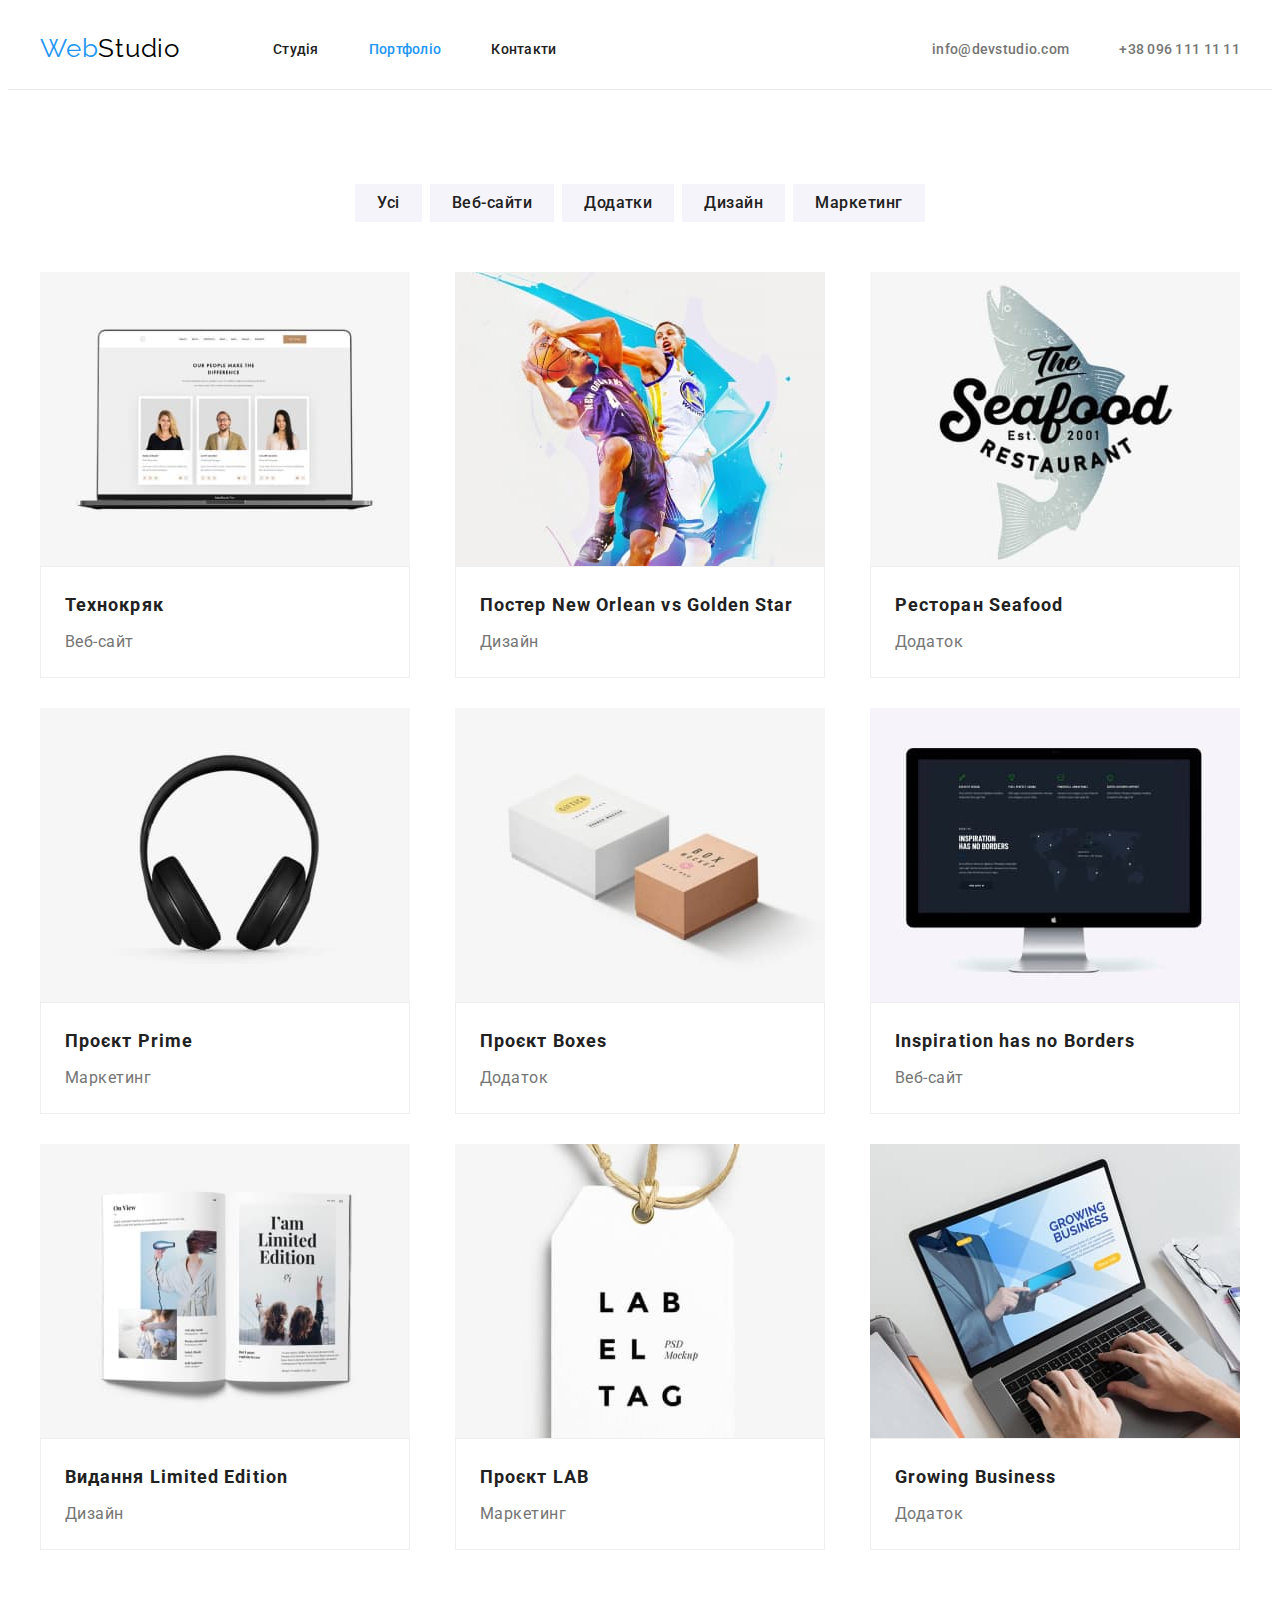
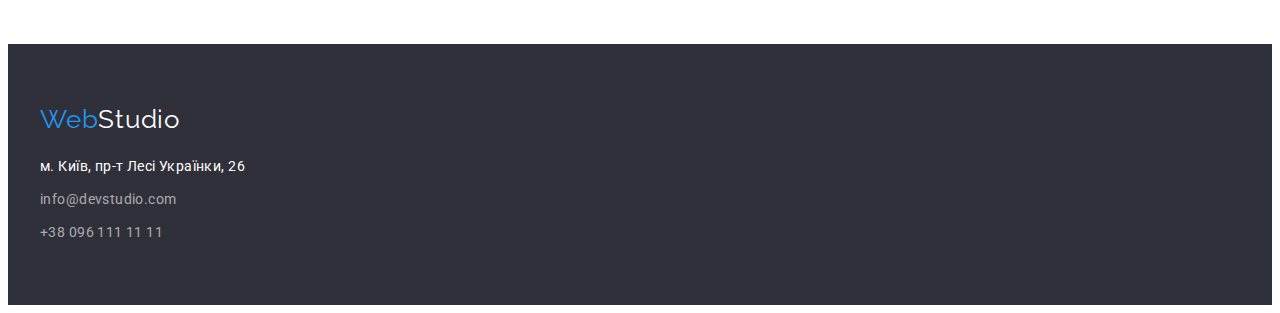
==== portfolio.html @ fac03e5c "Initial commit" ====
<!DOCTYPE html>
<html lang="uk">
  <head>
    <meta charset="UTF-8" />
    <meta http-equiv="X-UA-Compatible" content="IE=edge" />
    <meta name="viewport" content="width=device-width, initial-scale=1.0" />
    <title>Портфоліо</title>
    <link
      rel="stylesheet"
      href="https://cdnjs.cloudflare.com/ajax/libs/modern-normalize/1.1.0/modern-normalize.min.css"
      integrity="sha512-wpPYUAdjBVSE4KJnH1VR1HeZfpl1ub8YT/NKx4PuQ5NmX2tKuGu6U/JRp5y+Y8XG2tV+wKQpNHVUX03MfMFn9Q=="
      crossorigin="anonymous"
      referrerpolicy="no-referrer"
    />
    <link rel="stylesheet" href="./css/style.css" />
    <link rel="preconnect" href="https://fonts.googleapis.com" />
    <link rel="preconnect" href="https://fonts.gstatic.com" crossorigin />
    <link
      href="https://fonts.googleapis.com/css2?family=Raleway:wght@700&family=Roboto:wght@400;500;700;900&display=swap"
      rel="stylesheet"
    />
  </head>

  <body>
    <header>
      <div class="container container-header">
        <a class="logo-header" href="">Web<span class="header-studio">Studio</span></a>
        <nav>
          <ul class="list">
            <li><a href="./index.html" class="link" target="_self">Студія</a></li>
            <li><a href="" class="link current">Портфоліо</a></li>
            <li><a href="" class="link">Контакти</a></li>
          </ul>
        </nav>

        <ul class="header-adress">
          <li><a href="mailto:info@devstudio.com" class="header-mail">info@devstudio.com</a></li>
          <li><a href="tel:+380961111111" class="header-phone">+38 096 111 11 11</a></li>
        </ul>
      </div>
    </header>
    <main>
      <section class="section">
        <div class="container">
          <ul class="main-list-btn">
            <li class="main-link-btn"><button class="button" type="button">Усі</button></li>
            <li class="main-link-btn"><button class="button" type="button">Веб-сайти</button></li>
            <li class="main-link-btn"><button class="button" type="button">Додатки</button></li>
            <li class="main-link-btn"><button class="button" type="button">Дизайн</button></li>
            <li class="main-link-btn"><button class="button" type="button">Маркетинг</button></li>
          </ul>
          <ul class="main-list">
            <li class="main-link">
              <img src="./images/people.jpg" alt="Розробники" width="370" height="294" />
              <div class="main-link-title">
                <h3 class="main-link-lead">Технокряк</h3>
                <p class="main-link-text">Веб-сайт</p>
              </div>
            </li>
            <li class="main-link">
              <img src="./images/basketball.jpg" alt="Баскетболісти" width="370" height="294" />
              <div class="main-link-title">
                <h3 class="main-link-lead">Постер New Orlean vs Golden Star</h3>
                <p class="main-link-text">Дизайн</p>
              </div>
            </li>
            <li class="main-link">
              <img
                src="./images/restaurant.jpg"
                alt="Ресторан морепродуктів"
                width="370"
                height="294"
              />
              <div class="main-link-title">
                <h3 class="main-link-lead">Ресторан Seafood</h3>
                <p class="main-link-text">Додаток</p>
              </div>
            </li>
            <li class="main-link">
              <img src="./images/headphones.jpg" alt="Навушники" width="370" height="294" />
              <div class="main-link-title">
                <h3 class="main-link-lead">Проєкт Prime</h3>
                <p class="main-link-text">Маркетинг</p>
              </div>
            </li>
            <li class="main-link">
              <img src="./images/boxes.jpg" alt="Дві коробочки" width="370" height="294" />
              <div class="main-link-title">
                <h3 class="main-link-lead">Проєкт Boxes</h3>
                <p class="main-link-text">Додаток</p>
              </div>
            </li>
            <li class="main-link">
              <img src="./images/monitor.jpg" alt="Монітор" width="370" height="294" />
              <div class="main-link-title">
                <h3 class="main-link-lead">Inspiration has no Borders</h3>
                <p class="main-link-text">Веб-сайт</p>
              </div>
            </li>
            <li class="main-link">
              <img src="./images/journal.jpg" alt="Журнал" width="370" height="294" />
              <div class="main-link-title">
                <h3 class="main-link-lead">Видання Limited Edition</h3>
                <p class="main-link-text">Дизайн</p>
              </div>
            </li>
            <li class="main-link">
              <img src="./images/leibl.jpg" alt="Бірка" width="370" height="294" />
              <div class="main-link-title">
                <h3 class="main-link-lead">Проєкт LAB</h3>
                <p class="main-link-text">Маркетинг</p>
              </div>
            </li>
            <li class="main-link">
              <img src="./images/notebook.jpg" alt="Ноутбук" width="370" height="294" />
              <div class="main-link-title">
                <h3 class="main-link-lead">Growing Business</h3>
                <p class="main-link-text">Додаток</p>
              </div>
            </li>
          </ul>
        </div>
      </section>
    </main>
    <footer class="footer">
      <div class="container">
        <a class="logo-footer" href="">Web<span class="footer-studio">Studio</span></a>
        <address>
          <ul class="footer-adress">
            <li class="footer-adress-list">
              <a
                href="https://goo.gl/maps/3ANPrS1P89TsDABWA"
                class="map"
                target="_blank"
                rel="noopener noreferrer nofollow"
                >м. Київ, пр-т Лесі Українки, 26</a
              >
            </li>
            <li class="footer-adress-list">
              <a href="mailto:info@devstudio.com" class="footer-mail">info@devstudio.com</a>
            </li>
            <li class="footer-adress-list">
              <a href="tel:+380961111111" class="footer-phone">+38 096 111 11 11</a>
            </li>
          </ul>
        </address>
      </div>
    </footer>
  </body>
</html>
---- css/style.css ----
:root {
  --primery-color: #212121;
  --accent-color: #2196f3;
  --second-color: #757575;
  --backround-color: #f5f5f5;
  --logo-web-color: #000000;
  --background-btn: #f5f4fa;
  --text-btn-accent: #ffffff;
  --footer-adress-text: rgba(255, 255, 255, 0.6);
  --footer-backround-color: #2f303a;
}

/* ----------------------------body portfolio studio---------------------------------- */
body {
  font-family: 'Roboto', 'Raleway', sans-serif;
  color: var(--primery-color);
  /* width: 1600px;
  height: 1880px;
  background: #ffffff; */
}

p,
h1,
h2,
h3,
h4,
h5,
h6 {
  margin: 0px;
}

img {
  display: block;
  max-width: 100%;
  height: auto;
}

ul {
  margin: 0;
  padding-left: 0;
}

.button {
  cursor: pointer;
}

.section {
  padding: 94px 0px;
}

.container {
  width: 1200px;
  padding: 0px 15px;
  margin: 0px auto;
  /* border: 2px solid tomato; */
}

/*---------------------------- Header portfolio studio----------------------------- */
.container.container-header {
  /* border-bottom: 1px solid #ececec; */
}
header {
  border-bottom: 1px solid #ececec;
}
header .container {
  display: flex;
  align-items: center;
}
/* ---логотип--- */
.logo-header {
  padding: 25px 0;
  display: block;
}

.header-studio {
  color: var(--logo-web-color);
}

.logo-header {
  font-family: 'Raleway';
  font-size: 26px;
  line-height: 1.19;
  text-decoration: none;
  letter-spacing: 0.03em;
  color: var(--accent-color);
  margin-right: 93px;
}

/* ---сторінки сайту портфоліо--- */

.list {
  padding: 0;
  display: block;
  list-style-type: none;
  display: flex;
}

.link {
  padding: 32px 0;
  font-weight: 500;
  font-size: 14px;
  line-height: 1.14;
  letter-spacing: 0.02em;
  text-decoration: none;
  color: var(--primery-color);
}

.link:hover,
.link:focus {
  color: var(--accent-color);
}

.list .link.current {
  color: var(--accent-color);
}

/* ---контакти шапки--- */
.header-adress {
  /* padding: 32px 0; */
  list-style-type: none;
  display: flex;
  margin-left: auto;
}
.header-mail {
  margin-right: 50px;
}
.list > li:not(:last-child) {
  margin-right: 50px;
}
.header-mail,
.header-phone {
  padding: 32px 0;
  font-weight: 500;
  font-size: 14px;
  line-height: 1.14;
  letter-spacing: 0.02em;
  color: var(--second-color);
  text-decoration: none;
}

.header-phone:focus,
.header-phone:hover,
.header-mail:focus,
.header-mail:hover {
  color: var(--accent-color);
}

/*----------------------------- Main portfolio studio----------------------- */

/*---кнопки фільтра портфоліо--- */
.main-list-btn {
  margin-bottom: 50px;
  display: flex;
  justify-content: center;
}
.main-list-btn > li:nth-child(n + 2) {
  margin-left: 8px;
}

.button {
  font-family: inherit;
  /* font-style: normal; */
  font-weight: 500;
  font-size: 16px;
  line-height: 1.63;
  text-align: center;
  letter-spacing: 0.03em;
  background: var(--background-btn);
  color: var(--primery-color);
  border: none;
  padding: 6px 22px;
}

.button:hover,
.button:focus {
  color: var(--text-btn-accent);
  background: var(--accent-color);
  cursor: pointer;
  border-radius: 4px;
}

.main-link-btn {
  list-style-type: none;
}
/* Секція ефективні рішення стуія */
.solution {
  background-color: var(--footer-backround-color);
  padding: 200px 0;
}

.solution-text {
  font-weight: 900;
  font-size: 44px;
  line-height: 1.36;
  text-align: center;
  letter-spacing: 0.06em;
  text-transform: uppercase;
  color: var(--text-btn-accent);
  width: 696px;
  margin: 0 auto 30px;
}

/* ----кнопка студія----- */
.button-studio {
  display: block;
  font-family: inherit;
  font-weight: 700;
  font-size: 16px;
  line-height: 1.88;
  /* display: flex;
  align-items: center;
  text-align: center; */
  letter-spacing: 0.06em;
  color: #ffffff;
  background: #2196f3;
  margin: 0 auto;
  padding: 10px 32px;
  border: none;
}

.button-studio:hover,
.button-studio:focus {
  color: var(--accent-color);
  background: var(--text-btn-accent);
  cursor: pointer;
  border-radius: 4px;
}

/*---фото и текст портфоліо--- */
.main-list {
  list-style-type: none;
  display: flex;
  flex-wrap: wrap;
  justify-content: space-between;
  flex-basis: calc((100%-60px) / 3);
  row-gap: 30px;

  /* align-content: stretch; */
}
/* .main-list > li:nth-child(3n + 1) {
  margin-left: 0px;
} */
.main-link-title {
  /* margin: 20px 24px; */
  padding: 20px 24px;
  border: 1px solid #eeeeee;
}

.main-link.img {
  margin-right: 0;
}

/* .main-link{display: block;} */
.main-link-lead {
  font-weight: 700;
  font-size: 18px;
  line-height: 2;
  letter-spacing: 0.06em;
  margin-bottom: 4px;
}

.main-link-text {
  font-size: 16px;
  line-height: 1.88;
  letter-spacing: 0.03em;
  color: var(--second-color);
}

/* -------Студія------ */

/* ---переваги студія--- */
.benefits {
  list-style-type: none;
  display: flex;
}
.benefits > li:not(:first-child) {
  margin-left: 30px;
}
.benefits-text {
  font-weight: 700;
  font-size: 14px;
  line-height: 1.14;
  letter-spacing: 0.03em;
  margin-bottom: 10px;
}

.benefits-subtext {
  font-size: 14px;
  line-height: 1.71;
  letter-spacing: 0.03em;
  color: var(--second-color);
  max-width: 270px;
}

/* ----about studio--- */
.section.about {
  padding-top: 0;
}
.text-section {
  font-weight: 700;
  font-size: 36px;
  line-height: 1.17;
  letter-spacing: 0.03em;
  margin-bottom: 50px;
  text-align: center;
}

.about-pictures {
  list-style-type: none;
  display: flex;
}
.about-pictures > li:not(:first-child) {
  margin-left: 30px;
}
/* -----team studio-------- */
.text-section {
  margin-bottom: 50px;
}
.team {
  background-color: var(--background-btn);
}

.team-foto {
  list-style-type: none;
  display: flex;
}
.team-foto > li:not(:first-child) {
  margin-left: 30px;
}

.hero-name-position {
  padding-top: 30px;
  padding-bottom: 30px;
  background-color: var(--text-btn-accent);
}
.hero-name {
  font-weight: 500;
  font-size: 16px;
  line-height: 1.19;
  letter-spacing: 0.03em;
  /* margin-top: 30px; */
  margin-bottom: 10px;
  text-align: center;
}

.hero-position {
  font-size: 16px;
  line-height: 1.19;
  letter-spacing: 0.03em;
  color: var(--second-color);
  /* margin-bottom: 30px; */
  text-align: center;
}

/*------------------------- Footer portfolio studio-------------------------*/
.footer-studio {
  color: var(--text-btn-accent);
}
.logo-footer {
  /* padding: 25px 0; */
  display: block;
  font-family: 'Raleway';
  font-size: 26px;
  line-height: 1.19;
  text-decoration: none;
  letter-spacing: 0.03em;
  color: var(--accent-color);
  /* margin-right: 93px; */
  /* padding-top: 60px; */
}

footer {
  /* width: 1600px;
  height: 252px; */
  background: var(--footer-backround-color);
  margin: 0 auto;
  padding: 60px 0;
}

.footer-adress {
  list-style-type: none;
  margin-top: 20px;
}

.footer-adress-list:not(:last-child) {
  margin-bottom: 9px;
}

.footer-adress a {
  text-decoration: none;
  font-style: normal;
  font-size: 14px;
  line-height: 1.7;
  letter-spacing: 0.03em;
  color: var(--footer-adress-text);
}

.footer-adress .map {
  color: var(--text-btn-accent);
}

.map:hover,
.map:focus,
.footer-mail:hover,
.footer-mail:focus,
.footer-phone:hover,
.footer-phone:focus {
  color: var(--accent-color);
}
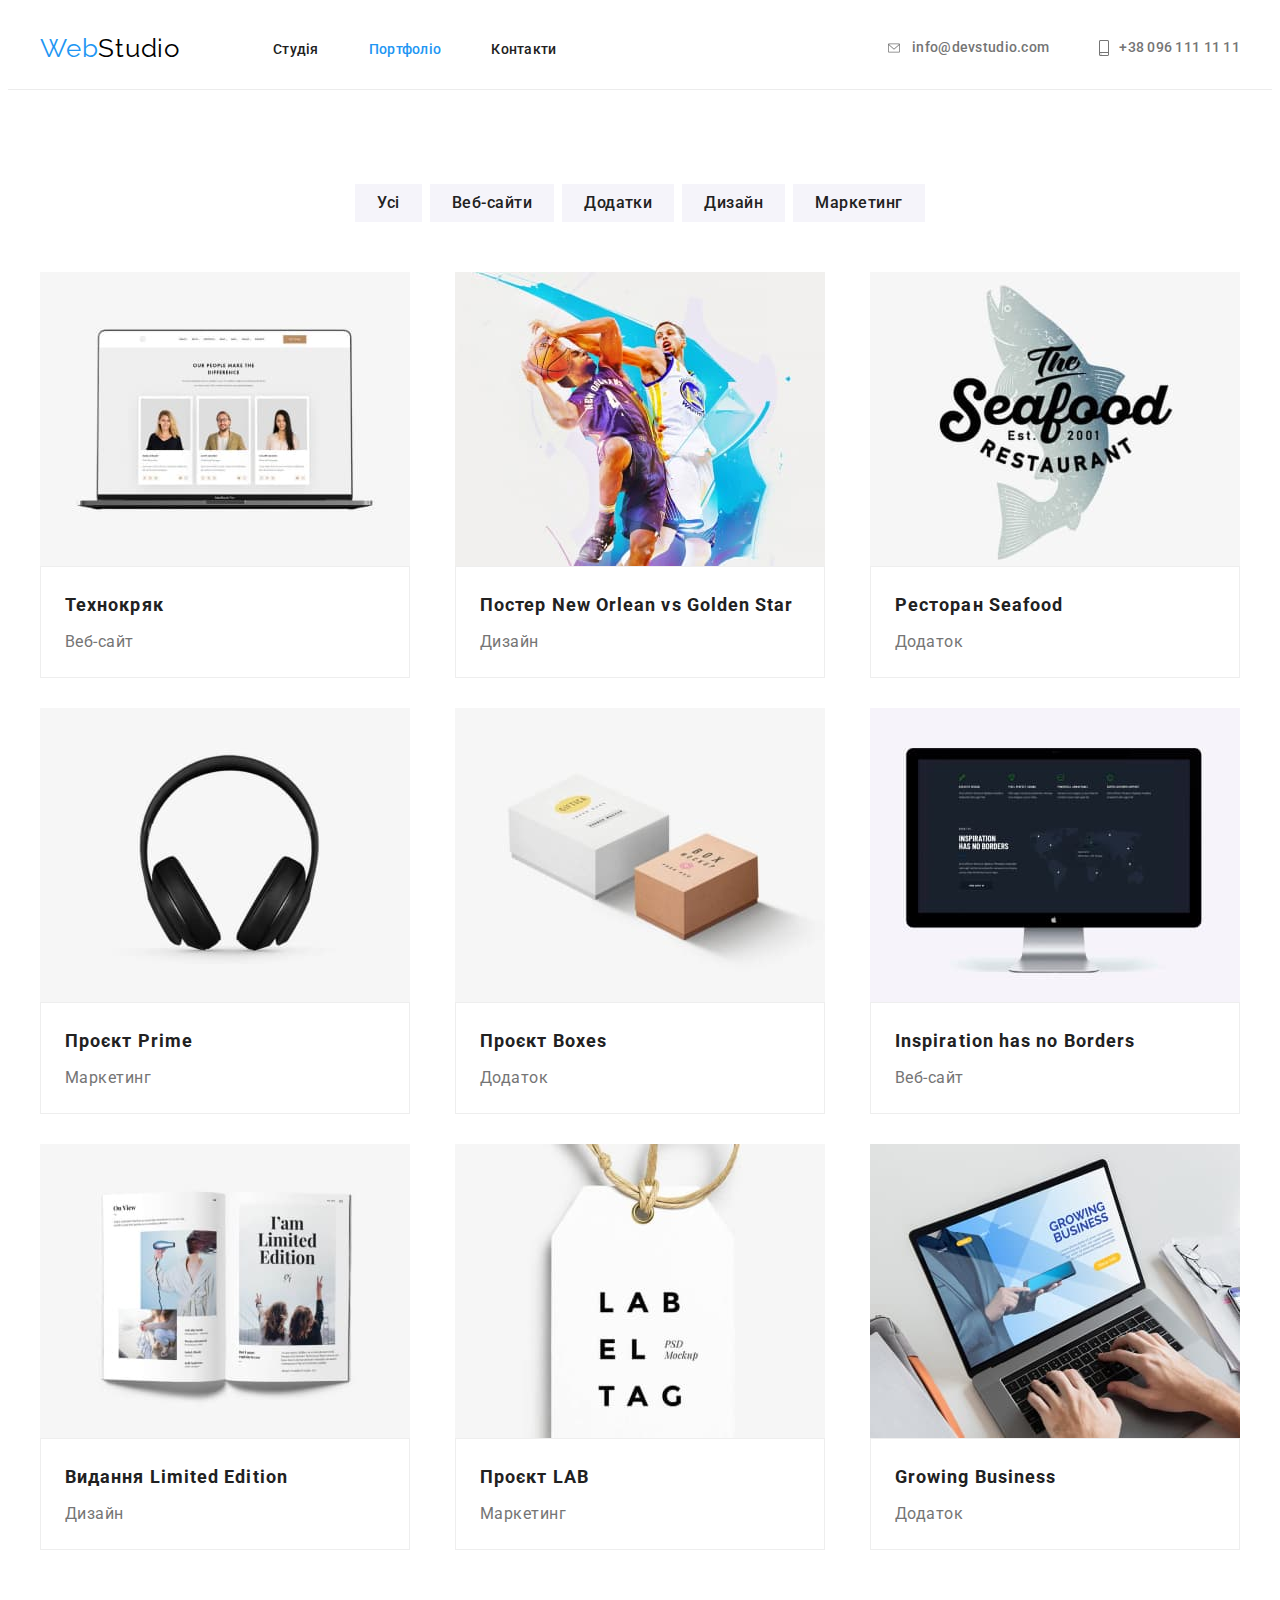
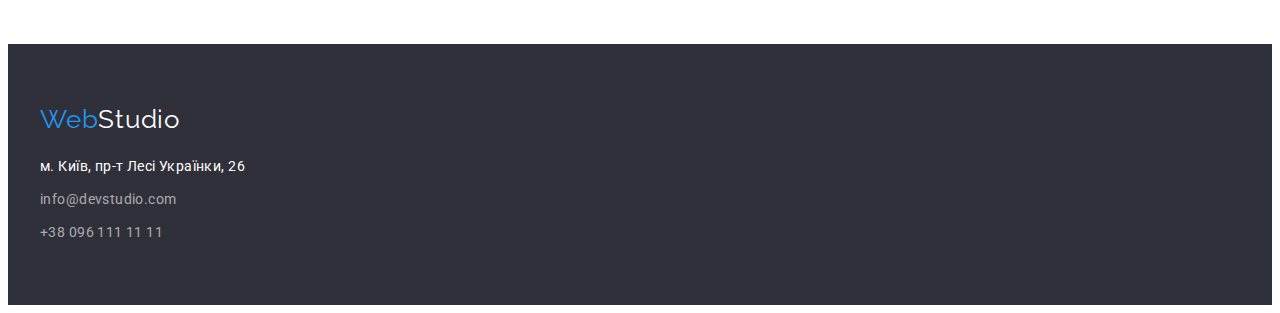
==== commit bc6360ef: "studio icons" ====
--- a/portfolio.html
+++ b/portfolio.html
@@ -23,7 +23,7 @@
 
   <body>
     <header>
-      <div class="container container-header">
+      <div class="container">
         <a class="logo-header" href="">Web<span class="header-studio">Studio</span></a>
         <nav>
           <ul class="list">
@@ -34,8 +34,22 @@
         </nav>
 
         <ul class="header-adress">
-          <li><a href="mailto:info@devstudio.com" class="header-mail">info@devstudio.com</a></li>
-          <li><a href="tel:+380961111111" class="header-phone">+38 096 111 11 11</a></li>
+          <li>
+            <a href="mailto:info@devstudio.com" class="header-mail">
+              <svg width="16" height="12" class="header-mail-icon">
+                <use href="./images/icons.svg#icon-envelope"></use>
+              </svg>
+              info@devstudio.com</a
+            >
+          </li>
+          <li>
+            <a href="tel:+380961111111" class="header-phone"
+              ><svg width="10" height="16" class="header-phone-icon">
+                <use href="./images/icons.svg#icon-smartphone"></use>
+              </svg>
+              +38 096 111 11 11</a
+            >
+          </li>
         </ul>
       </div>
     </header>
--- a/css/style.css
+++ b/css/style.css
@@ -56,16 +56,19 @@
 }
 
 /*---------------------------- Header portfolio studio----------------------------- */
-.container.container-header {
-  /* border-bottom: 1px solid #ececec; */
-}
+/* .container.container-header {
+  border-bottom: 1px solid #ececec;
+} */
+
 header {
   border-bottom: 1px solid #ececec;
 }
+
 header .container {
   display: flex;
   align-items: center;
 }
+
 /* ---логотип--- */
 .logo-header {
   padding: 25px 0;
@@ -120,13 +123,26 @@
   list-style-type: none;
   display: flex;
   margin-left: auto;
-}
+  
+}
+
 .header-mail {
+  display: flex;
   margin-right: 50px;
-}
-.list > li:not(:last-child) {
+  align-items: center;
+}
+
+
+/* .header-mail-icon{
+  margin:0;
+  padding: 0;
+  
+} */
+
+.list>li:not(:last-child) {
   margin-right: 50px;
 }
+
 .header-mail,
 .header-phone {
   padding: 32px 0;
@@ -136,13 +152,25 @@
   letter-spacing: 0.02em;
   color: var(--second-color);
   text-decoration: none;
-}
+  fill:var(--second-color);
+
+  align-items: center;
+}
+
+.header-mail-icon{
+  margin-right: 10px;  
+}
+.header-phone{display: flex;
+align-items: center;}
+
+.header-phone-icon{margin-right: 10px;}
 
 .header-phone:focus,
 .header-phone:hover,
 .header-mail:focus,
 .header-mail:hover {
   color: var(--accent-color);
+  fill: currentColor;
 }
 
 /*----------------------------- Main portfolio studio----------------------- */
@@ -153,7 +181,8 @@
   display: flex;
   justify-content: center;
 }
-.main-list-btn > li:nth-child(n + 2) {
+
+.main-list-btn>li:nth-child(n + 2) {
   margin-left: 8px;
 }
 
@@ -182,8 +211,13 @@
 .main-link-btn {
   list-style-type: none;
 }
+
 /* Секція ефективні рішення стуія */
 .solution {
+  background-image: linear-gradient(rgba(47, 48, 58, 0.4), rgba(47, 48, 58, 0.4)), url(../images/effect-solution.jpg);
+  background-repeat: no-repeat;
+  background-position: center;
+  background-size: cover;
   background-color: var(--footer-backround-color);
   padding: 200px 0;
 }
@@ -237,6 +271,7 @@
 
   /* align-content: stretch; */
 }
+
 /* .main-list > li:nth-child(3n + 1) {
   margin-left: 0px;
 } */
@@ -273,9 +308,20 @@
   list-style-type: none;
   display: flex;
 }
-.benefits > li:not(:first-child) {
+
+.benefits>li:not(:first-child) {
   margin-left: 30px;
 }
+
+.benefits-icon{
+  margin-bottom: 30px;
+  padding: 25px 100px;
+  max-width: 270px;
+  background: var(--background-btn);
+    border-radius: 4px;
+}
+/* .benefits-icon-item{} */
+
 .benefits-text {
   font-weight: 700;
   font-size: 14px;
@@ -296,6 +342,7 @@
 .section.about {
   padding-top: 0;
 }
+
 .text-section {
   font-weight: 700;
   font-size: 36px;
@@ -309,13 +356,16 @@
   list-style-type: none;
   display: flex;
 }
-.about-pictures > li:not(:first-child) {
+
+.about-pictures>li:not(:first-child) {
   margin-left: 30px;
 }
+
 /* -----team studio-------- */
 .text-section {
   margin-bottom: 50px;
 }
+
 .team {
   background-color: var(--background-btn);
 }
@@ -324,7 +374,8 @@
   list-style-type: none;
   display: flex;
 }
-.team-foto > li:not(:first-child) {
+
+.team-foto>li:not(:first-child) {
   margin-left: 30px;
 }
 
@@ -333,6 +384,7 @@
   padding-bottom: 30px;
   background-color: var(--text-btn-accent);
 }
+
 .hero-name {
   font-weight: 500;
   font-size: 16px;
@@ -351,11 +403,31 @@
   /* margin-bottom: 30px; */
   text-align: center;
 }
-
+/*---- Постійні клієнти studio ----*/
+.regular-clients{
+    font-weight: 700;
+    font-size: 36px;
+    line-height: 1.17;
+    text-align: center;
+    letter-spacing: 0.03em;
+  color: var(--primery-color);
+}
+.clients{
+  /* display:block; */
+display: flex;
+  /* list-style-type: none; */
+  /* display: inline-block; */
+  
+}
+.client-icons{
+  border: #2196f3;
+
+}
 /*------------------------- Footer portfolio studio-------------------------*/
 .footer-studio {
   color: var(--text-btn-accent);
 }
+
 .logo-footer {
   /* padding: 25px 0; */
   display: block;
@@ -406,4 +478,4 @@
 .footer-phone:hover,
 .footer-phone:focus {
   color: var(--accent-color);
-}
+}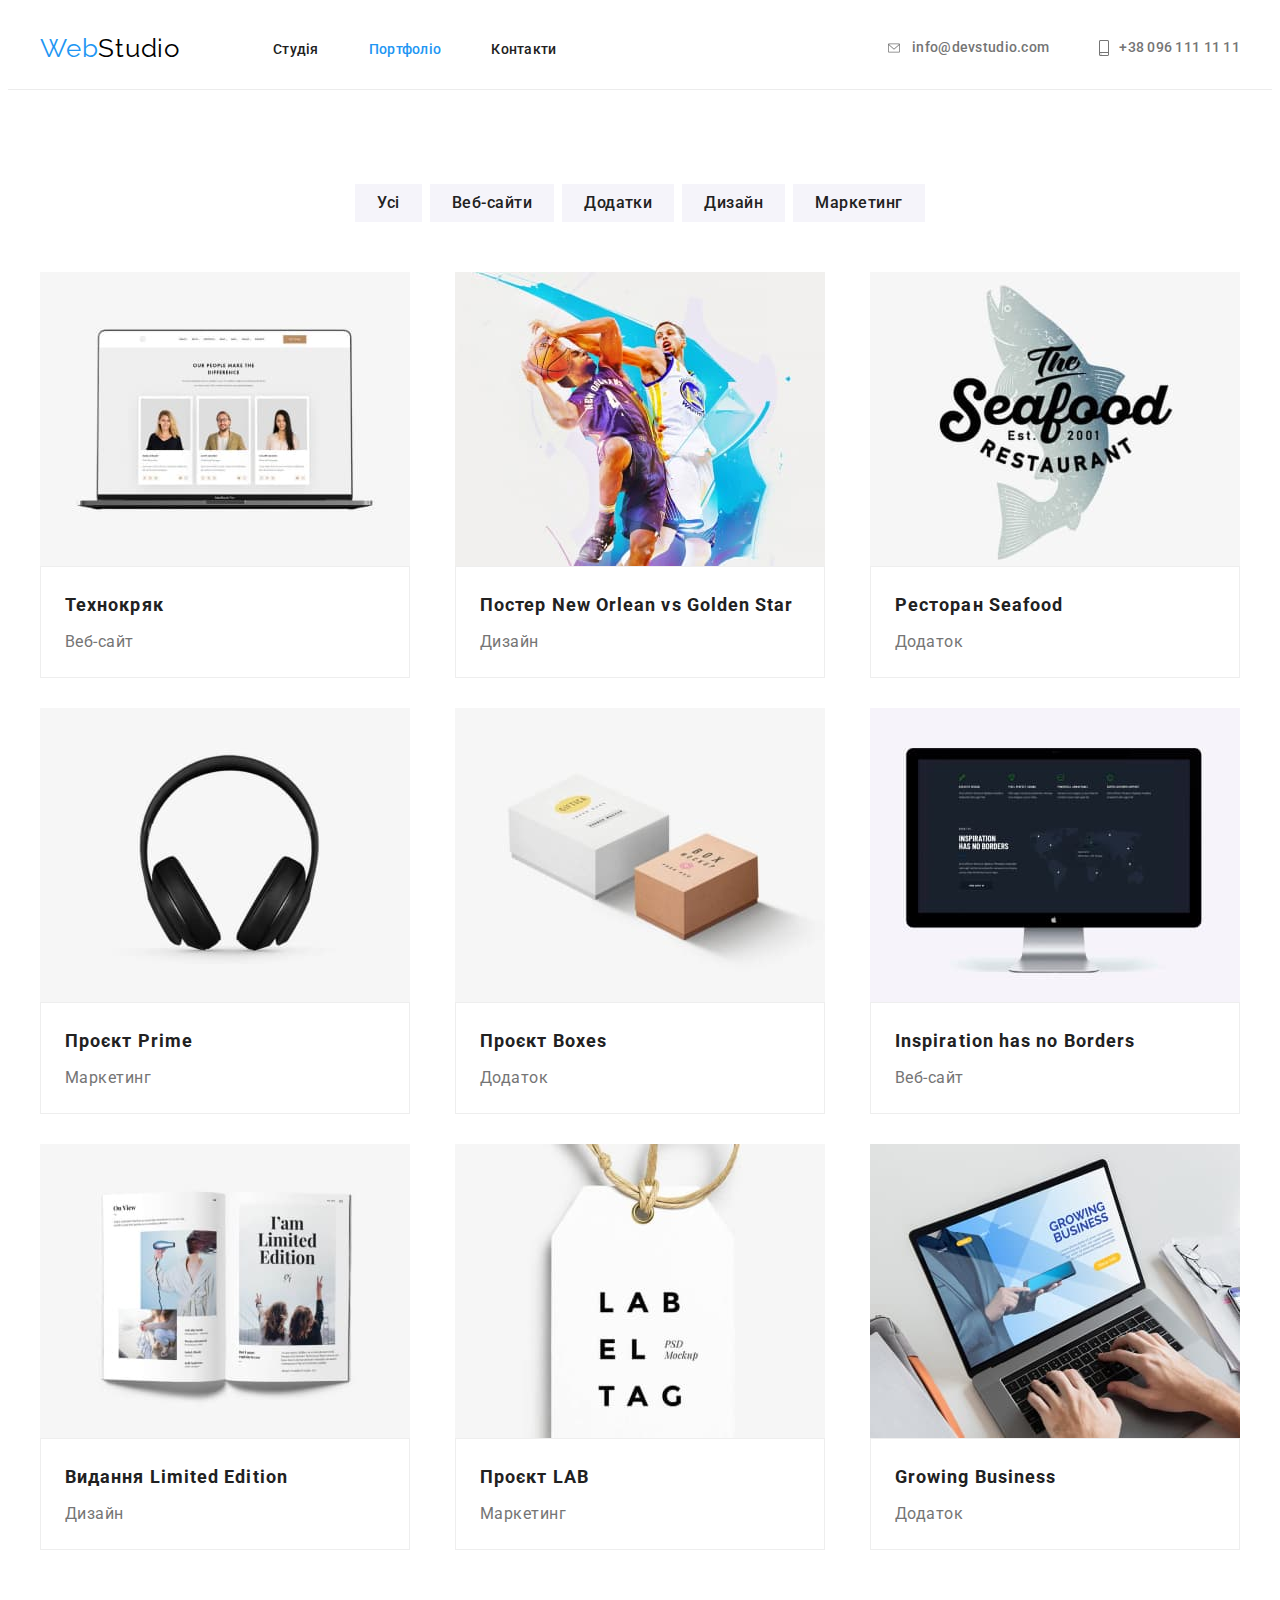
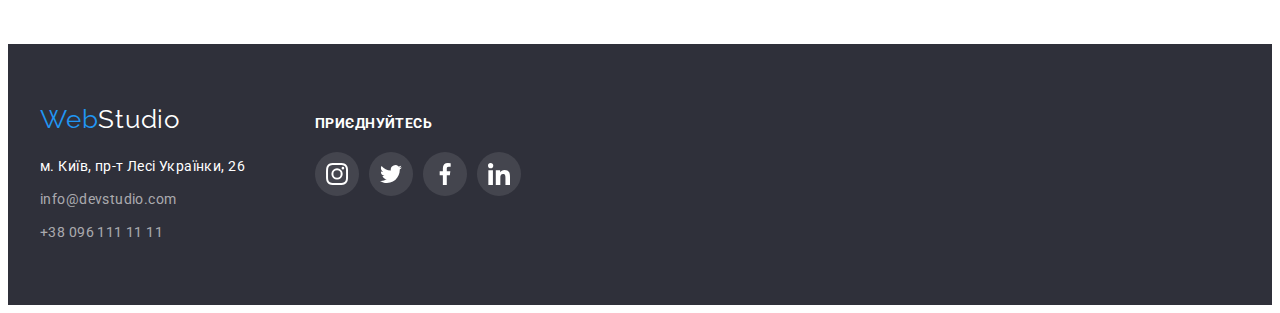
==== commit 512f623c: "final result" ====
--- a/portfolio.html
+++ b/portfolio.html
@@ -137,27 +137,60 @@
       </section>
     </main>
     <footer class="footer">
-      <div class="container">
-        <a class="logo-footer" href="">Web<span class="footer-studio">Studio</span></a>
-        <address>
-          <ul class="footer-adress">
-            <li class="footer-adress-list">
-              <a
-                href="https://goo.gl/maps/3ANPrS1P89TsDABWA"
-                class="map"
-                target="_blank"
-                rel="noopener noreferrer nofollow"
-                >м. Київ, пр-т Лесі Українки, 26</a
-              >
+      <div class="container footer-cont">
+        <div class="experiment">
+          <a class="logo-footer" href="">Web<span class="footer-studio">Studio</span></a>
+
+          <address>
+            <ul class="footer-adress">
+              <li class="footer-adress-list">
+                <a
+                  href="https://goo.gl/maps/3ANPrS1P89TsDABWA"
+                  class="map"
+                  target="_blank"
+                  rel="noopener noreferrer nofollow"
+                  >м. Київ, пр-т Лесі Українки, 26</a
+                >
+              </li>
+              <li class="footer-adress-list">
+                <a href="mailto:info@devstudio.com" class="footer-mail">info@devstudio.com</a>
+              </li>
+              <li class="footer-adress-list">
+                <a href="tel:+380961111111" class="footer-phone">+38 096 111 11 11</a>
+              </li>
+            </ul>
+          </address>
+        </div>
+
+        <div class="footer-social">
+          <h3 class="footer-invite-text">Приєднуйтесь</h3>
+          <ul class="footer-invite">
+            <li class="footer-invite-link">
+              <a href="#" class="footer-invite-item"
+                ><svg width="22" height="22" class="footer-invite-icon">
+                  <use href="./images/icons.svg#icon-instagram"></use></svg
+              ></a>
             </li>
-            <li class="footer-adress-list">
-              <a href="mailto:info@devstudio.com" class="footer-mail">info@devstudio.com</a>
+            <li class="footer-invite-link">
+              <a href="#" class="footer-invite-item"
+                ><svg width="22" height="22" class="footer-invite-icon">
+                  <use href="./images/icons.svg#icon-twitter"></use></svg
+              ></a>
             </li>
-            <li class="footer-adress-list">
-              <a href="tel:+380961111111" class="footer-phone">+38 096 111 11 11</a>
+            <li class="footer-invite-link">
+              <a href="#" class="footer-invite-item"
+                ><svg width="22" height="22" class="footer-invite-icon">
+                  <use href="./images/icons.svg#icon-facebook"></use></svg
+              ></a>
+            </li>
+            <li class="footer-invite-link">
+              <a href="#" class="footer-invite-item"
+                ><svg width="22" height="22" class="footer-invite-icon">
+                  <use href="./images/icons.svg#icon-linkedin"></use></svg
+              ></a>
             </li>
           </ul>
-        </address>
+        </div>
       </div>
     </footer>
   </body>
--- a/css/style.css
+++ b/css/style.css
@@ -8,6 +8,7 @@
   --text-btn-accent: #ffffff;
   --footer-adress-text: rgba(255, 255, 255, 0.6);
   --footer-backround-color: #2f303a;
+  --icon-color:#AFB1B8;
 }
 
 /* ----------------------------body portfolio studio---------------------------------- */
@@ -206,18 +207,25 @@
   background: var(--accent-color);
   cursor: pointer;
   border-radius: 4px;
+  box-shadow: 0px 3px 1px rgba(0, 0, 0, 0.1), 0px 1px 2px rgba(0, 0, 0, 0.08), 0px 2px 2px rgba(0, 0, 0, 0.12);
+    /* border-radius: 4px; */
 }
 
 .main-link-btn {
   list-style-type: none;
 }
+.main-link:hover{
+  background: #FFFFFF;
+  border: 1px solid #EEEEEE;
+  box-shadow: 0px 1px 1px rgba(0, 0, 0, 0.12), 0px 4px 4px rgba(0, 0, 0, 0.06), 1px 4px 6px rgba(0, 0, 0, 0.16);}
 
 /* Секція ефективні рішення стуія */
 .solution {
   background-image: linear-gradient(rgba(47, 48, 58, 0.4), rgba(47, 48, 58, 0.4)), url(../images/effect-solution.jpg);
+  background-size: 1600px;
   background-repeat: no-repeat;
   background-position: center;
-  background-size: cover;
+  /* background-size: cover; */
   background-color: var(--footer-backround-color);
   padding: 200px 0;
 }
@@ -374,6 +382,10 @@
   list-style-type: none;
   display: flex;
 }
+.team-foto>li{
+  box-shadow: 0px 1px 3px rgba(0, 0, 0, 0.12), 0px 1px 1px rgba(0, 0, 0, 0.14), 0px 2px 1px rgba(0, 0, 0, 0.2);
+    border-radius: 0px 0px 4px 4px;
+}
 
 .team-foto>li:not(:first-child) {
   margin-left: 30px;
@@ -400,9 +412,48 @@
   line-height: 1.19;
   letter-spacing: 0.03em;
   color: var(--second-color);
-  /* margin-bottom: 30px; */
+  margin-bottom: 16px;
   text-align: center;
 }
+.hero-adress{display: flex;
+  list-style-type: none;
+  justify-content: center;
+  align-items: center;
+}
+.hero-adress-link{
+  width: 44px;
+  height: 44px;
+  border-radius: 50%;
+  /* background-color: #2196f3; */ 
+}
+
+.soc-netw-item{
+  fill: var(--icon-color);
+}
+.social-netw:hover .soc-netw-item{
+  fill: var(--text-btn-accent);
+}
+.social-netw:focus .soc-netw-item{
+  fill: var(--text-btn-accent);
+  }
+  .social-netw:focus{background-color: var(--accent-color);}
+
+.hero-adress-link:hover,
+.hero-adress-link:focus{
+  background-color: var(--accent-color);
+}
+
+.hero-adress-link:not(:first-child)
+{margin-left: 10px;}
+
+.social-netw{
+  width: 100%;
+  height: 100%;
+  display: flex;
+  justify-content: center;
+  align-items: center;
+}
+
 /*---- Постійні клієнти studio ----*/
 .regular-clients{
     font-weight: 700;
@@ -411,18 +462,43 @@
     text-align: center;
     letter-spacing: 0.03em;
   color: var(--primery-color);
-}
-.clients{
-  /* display:block; */
+  margin-bottom: 50px;
+}
+.clients{ 
+ list-style-type: none; 
 display: flex;
-  /* list-style-type: none; */
-  /* display: inline-block; */
-  
-}
-.client-icons{
-  border: #2196f3;
-
-}
+list-style-type: none;
+justify-content: space-between;
+align-items: center;
+}
+.clients-icons:not(:first-child){
+  margin-left: 30px;
+}
+
+.clients-icons{
+  width: 170px;
+  height: 92px;
+  border: 1px solid var(--icon-color);
+    border-radius: 4px;
+}
+.clients-icons-view{
+  display: flex;
+  justify-content: center;
+  align-items: center;
+  width: 100%;
+  height: 100%;
+}
+.clients-icons:hover,
+.clients-icons:focus{
+  border:1px solid var(--accent-color) ;
+}
+.clients-icons-view{
+  fill: var(--icon-color);
+}
+.clients-icons:hover .clients-icons-view,
+.clients-icons:focus .clients-icons-view{
+  fill: var(--accent-color);}
+
 /*------------------------- Footer portfolio studio-------------------------*/
 .footer-studio {
   color: var(--text-btn-accent);
@@ -437,6 +513,7 @@
   text-decoration: none;
   letter-spacing: 0.03em;
   color: var(--accent-color);
+  margin-bottom: 20px;
   /* margin-right: 93px; */
   /* padding-top: 60px; */
 }
@@ -451,7 +528,7 @@
 
 .footer-adress {
   list-style-type: none;
-  margin-top: 20px;
+  /* margin-top: 20px; */
 }
 
 .footer-adress-list:not(:last-child) {
@@ -465,6 +542,7 @@
   line-height: 1.7;
   letter-spacing: 0.03em;
   color: var(--footer-adress-text);
+  display: block;
 }
 
 .footer-adress .map {
@@ -478,4 +556,57 @@
 .footer-phone:hover,
 .footer-phone:focus {
   color: var(--accent-color);
-}+}
+.footer-invite-text{
+    font-weight: 700;
+    font-size: 14px;
+    line-height: 1.14;
+    letter-spacing: 0.03em;
+    text-transform: uppercase;
+  color: var(--text-btn-accent);
+  margin-bottom: 20px;
+  text-align: left;
+}
+.footer-invite{
+  list-style-type: none;
+  display: flex;
+}
+.footer-social{
+  /* display: flex; */
+  justify-content: left;
+  align-items: center;
+  width: 206px;
+  margin-top: 12px;
+  margin-left: 70px;
+  /* margin-top: -40px; */
+  /* margin-left: 0; */
+}
+.footer-invite-link{
+  width: 44px;
+  height: 44px;
+  justify-content: space-between;
+  align-items: center;
+  background: rgba(255, 255, 255, 0.1);
+  border-radius: 50%;
+}
+.footer-invite-link:not(:first-child){
+  margin-left: 10px;}
+
+.footer-cont{
+  display: flex;
+justify-content: left;
+
+
+}
+  .footer-invite-item{
+    display: flex;
+    width: 100%;
+    height: 100%;
+  justify-content: center;
+align-items: center;}
+.footer-invite-icon{
+  fill: var(--text-btn-accent);
+}
+.footer-invite-link:focus,
+.footer-invite-link:hover{background-color: var(--accent-color);}
+/* .experiment{display: flex;} */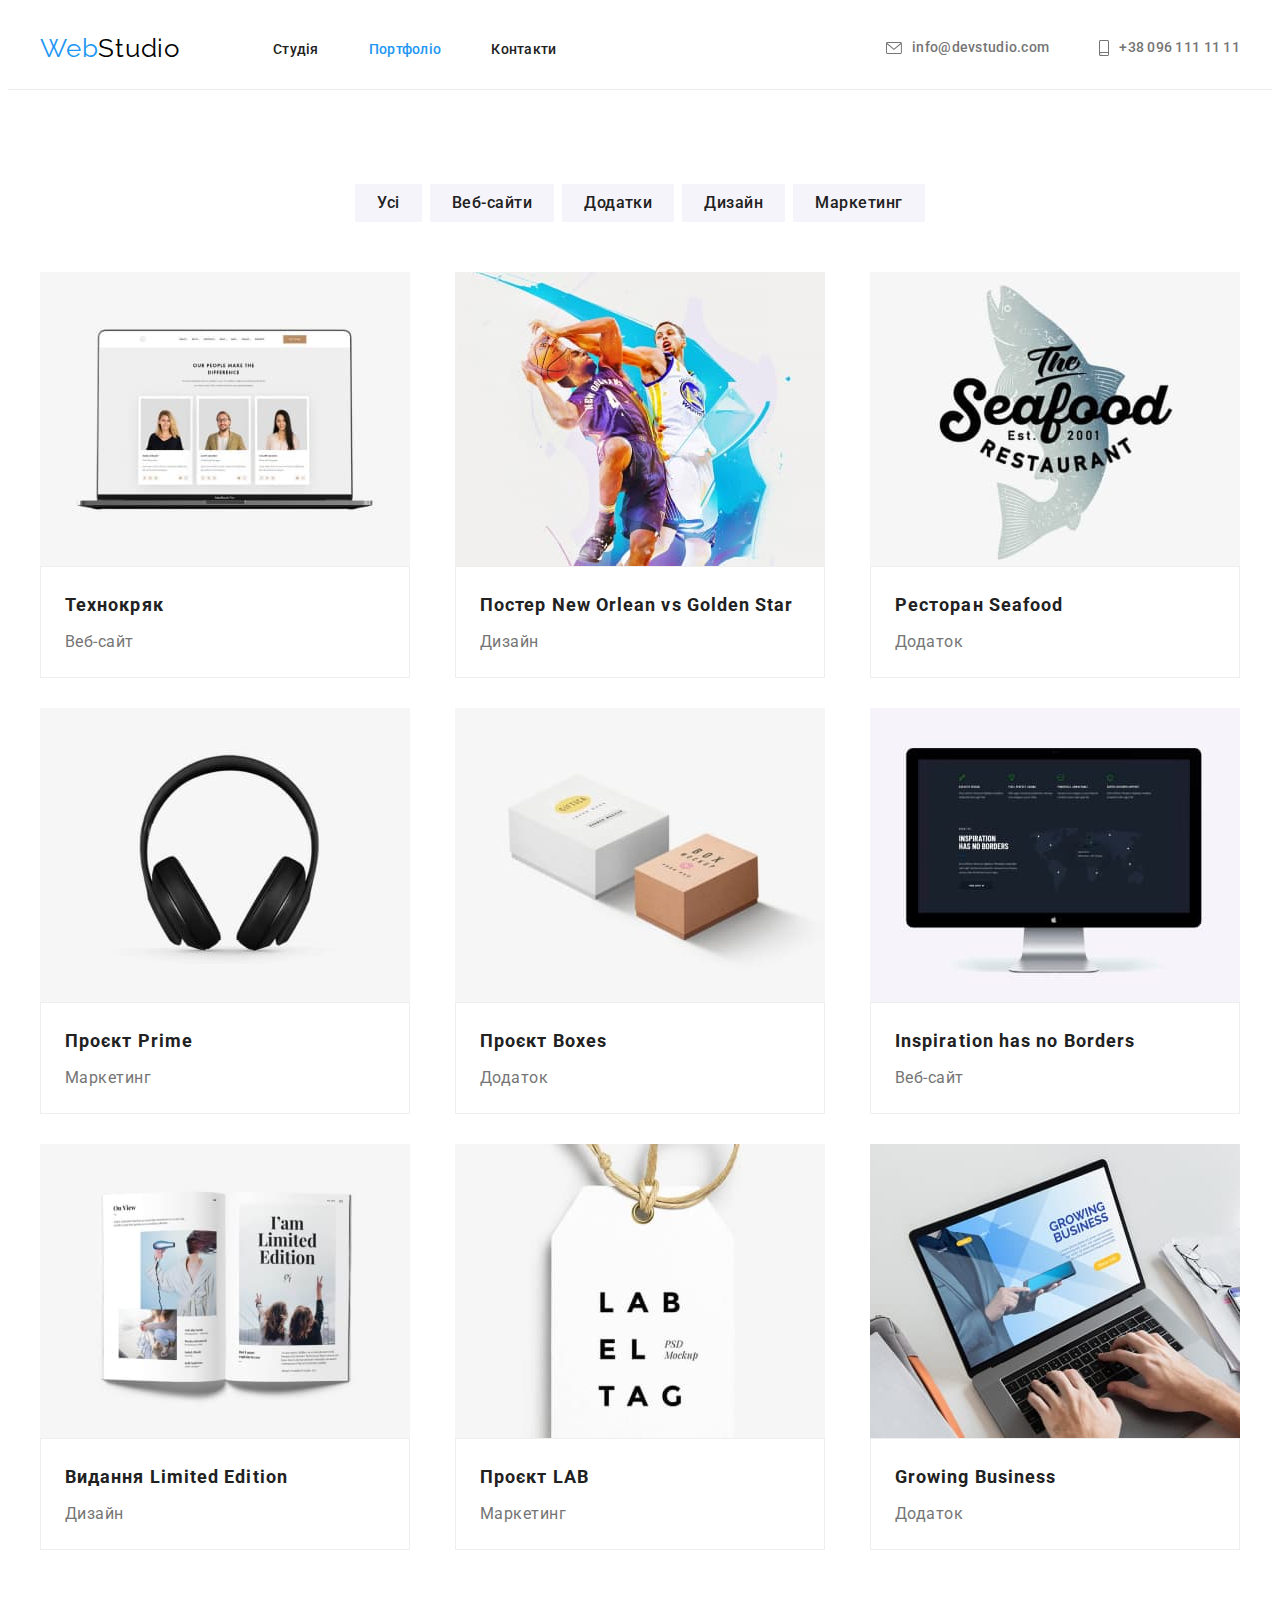
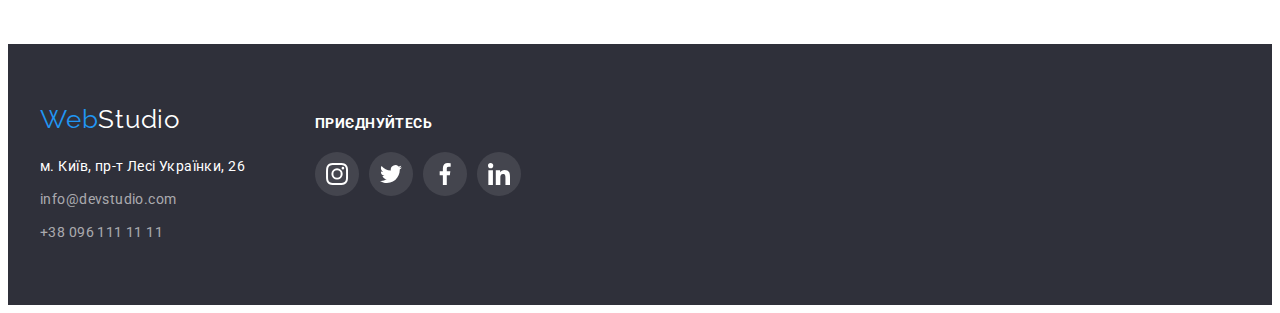
==== commit f89b2c74: "final version without icon" ====
--- a/portfolio.html
+++ b/portfolio.html
@@ -65,72 +65,91 @@
           </ul>
           <ul class="main-list">
             <li class="main-link">
-              <img src="./images/people.jpg" alt="Розробники" width="370" height="294" />
-              <div class="main-link-title">
-                <h3 class="main-link-lead">Технокряк</h3>
-                <p class="main-link-text">Веб-сайт</p>
-              </div>
-            </li>
-            <li class="main-link">
-              <img src="./images/basketball.jpg" alt="Баскетболісти" width="370" height="294" />
-              <div class="main-link-title">
-                <h3 class="main-link-lead">Постер New Orlean vs Golden Star</h3>
-                <p class="main-link-text">Дизайн</p>
-              </div>
-            </li>
-            <li class="main-link">
-              <img
-                src="./images/restaurant.jpg"
-                alt="Ресторан морепродуктів"
-                width="370"
-                height="294"
-              />
-              <div class="main-link-title">
-                <h3 class="main-link-lead">Ресторан Seafood</h3>
-                <p class="main-link-text">Додаток</p>
-              </div>
-            </li>
-            <li class="main-link">
-              <img src="./images/headphones.jpg" alt="Навушники" width="370" height="294" />
-              <div class="main-link-title">
-                <h3 class="main-link-lead">Проєкт Prime</h3>
-                <p class="main-link-text">Маркетинг</p>
-              </div>
-            </li>
-            <li class="main-link">
-              <img src="./images/boxes.jpg" alt="Дві коробочки" width="370" height="294" />
-              <div class="main-link-title">
-                <h3 class="main-link-lead">Проєкт Boxes</h3>
-                <p class="main-link-text">Додаток</p>
-              </div>
-            </li>
-            <li class="main-link">
-              <img src="./images/monitor.jpg" alt="Монітор" width="370" height="294" />
-              <div class="main-link-title">
-                <h3 class="main-link-lead">Inspiration has no Borders</h3>
-                <p class="main-link-text">Веб-сайт</p>
-              </div>
-            </li>
-            <li class="main-link">
-              <img src="./images/journal.jpg" alt="Журнал" width="370" height="294" />
-              <div class="main-link-title">
-                <h3 class="main-link-lead">Видання Limited Edition</h3>
-                <p class="main-link-text">Дизайн</p>
-              </div>
-            </li>
-            <li class="main-link">
-              <img src="./images/leibl.jpg" alt="Бірка" width="370" height="294" />
-              <div class="main-link-title">
-                <h3 class="main-link-lead">Проєкт LAB</h3>
-                <p class="main-link-text">Маркетинг</p>
-              </div>
-            </li>
-            <li class="main-link">
-              <img src="./images/notebook.jpg" alt="Ноутбук" width="370" height="294" />
-              <div class="main-link-title">
-                <h3 class="main-link-lead">Growing Business</h3>
-                <p class="main-link-text">Додаток</p>
-              </div>
+              <a href="#" class="main-link-list-foto"
+                ><img src="./images/people.jpg" alt="Розробники" width="370" height="294" />
+
+                <div class="main-link-title">
+                  <h3 class="main-link-lead">Технокряк</h3>
+                  <p class="main-link-text">Веб-сайт</p>
+                </div></a
+              >
+            </li>
+            <li class="main-link">
+              <a href="#" class="main-link-list-foto">
+                <img src="./images/basketball.jpg" alt="Баскетболісти" width="370" height="294" />
+                <div class="main-link-title">
+                  <h3 class="main-link-lead">Постер New Orlean vs Golden Star</h3>
+                  <p class="main-link-text">Дизайн</p>
+                </div></a
+              >
+            </li>
+            <li class="main-link">
+              <a href="#" class="main-link-list-foto">
+                <img
+                  src="./images/restaurant.jpg"
+                  alt="Ресторан морепродуктів"
+                  width="370"
+                  height="294"
+                />
+                <div class="main-link-title">
+                  <h3 class="main-link-lead">Ресторан Seafood</h3>
+                  <p class="main-link-text">Додаток</p>
+                </div></a
+              >
+            </li>
+            <li class="main-link">
+              <a href="#" class="main-link-list-foto">
+                <img src="./images/headphones.jpg" alt="Навушники" width="370" height="294" />
+                <div class="main-link-title">
+                  <h3 class="main-link-lead">Проєкт Prime</h3>
+                  <p class="main-link-text">Маркетинг</p>
+                </div></a
+              >
+            </li>
+            <li class="main-link">
+              <a href="#" class="main-link-list-foto">
+                <img src="./images/boxes.jpg" alt="Дві коробочки" width="370" height="294" />
+                <div class="main-link-title">
+                  <h3 class="main-link-lead">Проєкт Boxes</h3>
+                  <p class="main-link-text">Додаток</p>
+                </div></a
+              >
+            </li>
+            <li class="main-link">
+              <a href="#" class="main-link-list-foto">
+                <img src="./images/monitor.jpg" alt="Монітор" width="370" height="294" />
+                <div class="main-link-title">
+                  <h3 class="main-link-lead">Inspiration has no Borders</h3>
+                  <p class="main-link-text">Веб-сайт</p>
+                </div></a
+              >
+            </li>
+            <li class="main-link">
+              <a href="#" class="main-link-list-foto">
+                <img src="./images/journal.jpg" alt="Журнал" width="370" height="294" />
+                <div class="main-link-title">
+                  <h3 class="main-link-lead">Видання Limited Edition</h3>
+                  <p class="main-link-text">Дизайн</p>
+                </div></a
+              >
+            </li>
+            <li class="main-link">
+              <a href="#" class="main-link-list-foto">
+                <img src="./images/leibl.jpg" alt="Бірка" width="370" height="294" />
+                <div class="main-link-title">
+                  <h3 class="main-link-lead">Проєкт LAB</h3>
+                  <p class="main-link-text">Маркетинг</p>
+                </div></a
+              >
+            </li>
+            <li class="main-link">
+              <a href="#" class="main-link-list-foto">
+                <img src="./images/notebook.jpg" alt="Ноутбук" width="370" height="294" />
+                <div class="main-link-title">
+                  <h3 class="main-link-lead">Growing Business</h3>
+                  <p class="main-link-text">Додаток</p>
+                </div></a
+              >
             </li>
           </ul>
         </div>
--- a/css/style.css
+++ b/css/style.css
@@ -19,7 +19,9 @@
   height: 1880px;
   background: #ffffff; */
 }
-
+/* a {text-decoration: none;
+font-family: inherit;
+color: inherit;} */
 p,
 h1,
 h2,
@@ -214,20 +216,18 @@
 .main-link-btn {
   list-style-type: none;
 }
-.main-link:hover{
-  background: #FFFFFF;
-  border: 1px solid #EEEEEE;
-  box-shadow: 0px 1px 1px rgba(0, 0, 0, 0.12), 0px 4px 4px rgba(0, 0, 0, 0.06), 1px 4px 6px rgba(0, 0, 0, 0.16);}
+
 
 /* Секція ефективні рішення стуія */
 .solution {
   background-image: linear-gradient(rgba(47, 48, 58, 0.4), rgba(47, 48, 58, 0.4)), url(../images/effect-solution.jpg);
-  background-size: 1600px;
+ max-width: 1600px;
+  /* background-size: 1600px; */
   background-repeat: no-repeat;
   background-position: center;
-  /* background-size: cover; */
-  background-color: var(--footer-backround-color);
   padding: 200px 0;
+  margin-left: auto;
+  margin-right: auto;
 }
 
 .solution-text {
@@ -276,13 +276,15 @@
   justify-content: space-between;
   flex-basis: calc((100%-60px) / 3);
   row-gap: 30px;
-
-  /* align-content: stretch; */
 }
 
 /* .main-list > li:nth-child(3n + 1) {
   margin-left: 0px;
 } */
+.main-link a{text-decoration: none;
+font-family: inherit;
+color: inherit;}
+
 .main-link-title {
   /* margin: 20px 24px; */
   padding: 20px 24px;
@@ -292,9 +294,15 @@
 .main-link.img {
   margin-right: 0;
 }
+.main-link-list-foto{display: block;}
+.main-link-list-foto:hover,
+.main-link-list-foto:focus{
+  box-shadow: 0px 1px 1px rgba(0, 0, 0, 0.12), 0px 4px 4px rgba(0, 0, 0, 0.06), 1px 4px 6px rgba(0, 0, 0, 0.16);}
 
 /* .main-link{display: block;} */
 .main-link-lead {
+  /* font-family: 'Roboto';
+  font-style: normal; */
   font-weight: 700;
   font-size: 18px;
   line-height: 2;
@@ -308,6 +316,9 @@
   letter-spacing: 0.03em;
   color: var(--second-color);
 }
+/* .main-link:hover,
+.main-link:focus{
+  box-shadow: 0px 1px 1px rgba(0, 0, 0, 0.12), 0px 4px 4px rgba(0, 0, 0, 0.06), 1px 4px 6px rgba(0, 0, 0, 0.16);} */
 
 /* -------Студія------ */
 
@@ -322,8 +333,11 @@
 }
 
 .benefits-icon{
+  display: flex;
+  justify-content: center;
+  align-items: center;
   margin-bottom: 30px;
-  padding: 25px 100px;
+  height: 120px;
   max-width: 270px;
   background: var(--background-btn);
     border-radius: 4px;
@@ -572,15 +586,9 @@
   display: flex;
 }
 .footer-social{
-  /* display: flex; */
-  justify-content: left;
-  align-items: center;
-  width: 206px;
-  margin-top: 12px;
   margin-left: 70px;
-  /* margin-top: -40px; */
-  /* margin-left: 0; */
-}
+}
+
 .footer-invite-link{
   width: 44px;
   height: 44px;
@@ -592,11 +600,10 @@
 .footer-invite-link:not(:first-child){
   margin-left: 10px;}
 
-.footer-cont{
-  display: flex;
-justify-content: left;
-
-
+.footer-cont
+{
+  display: flex;
+align-items: baseline;
 }
   .footer-invite-item{
     display: flex;
